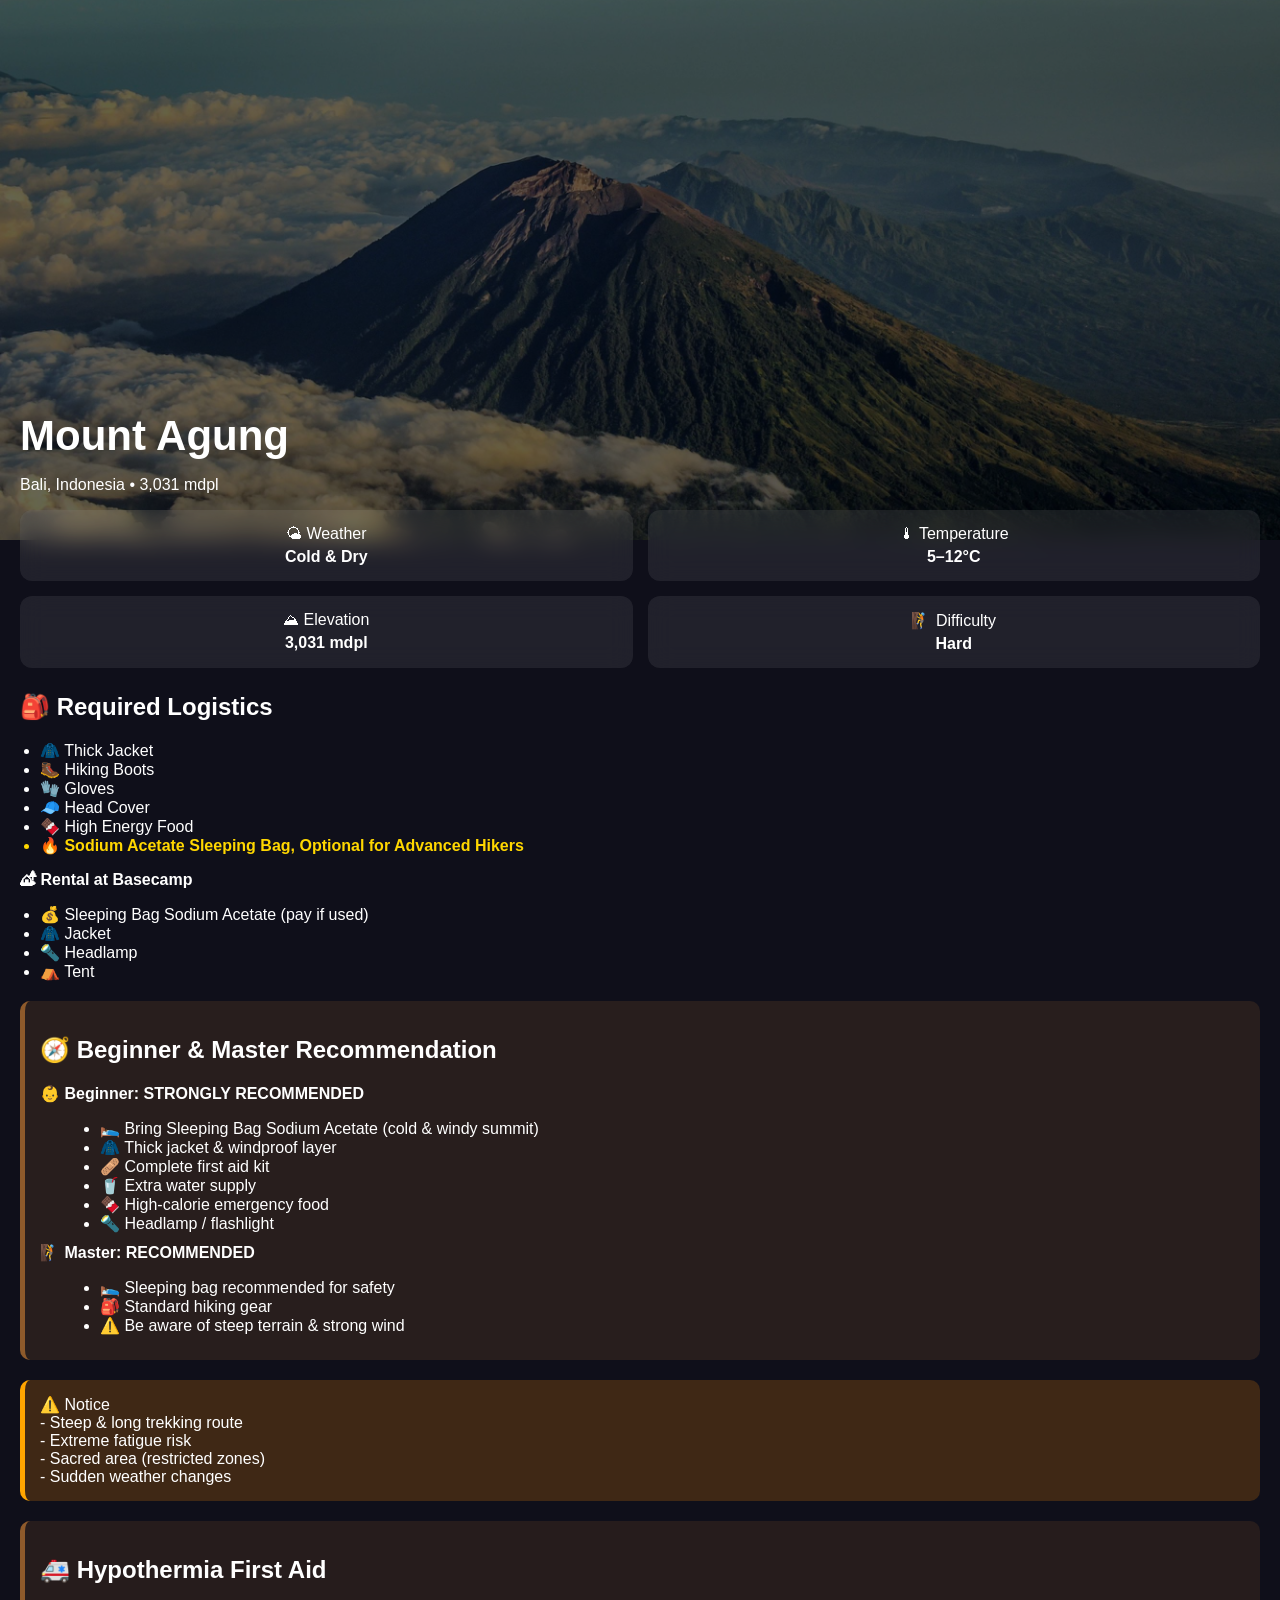
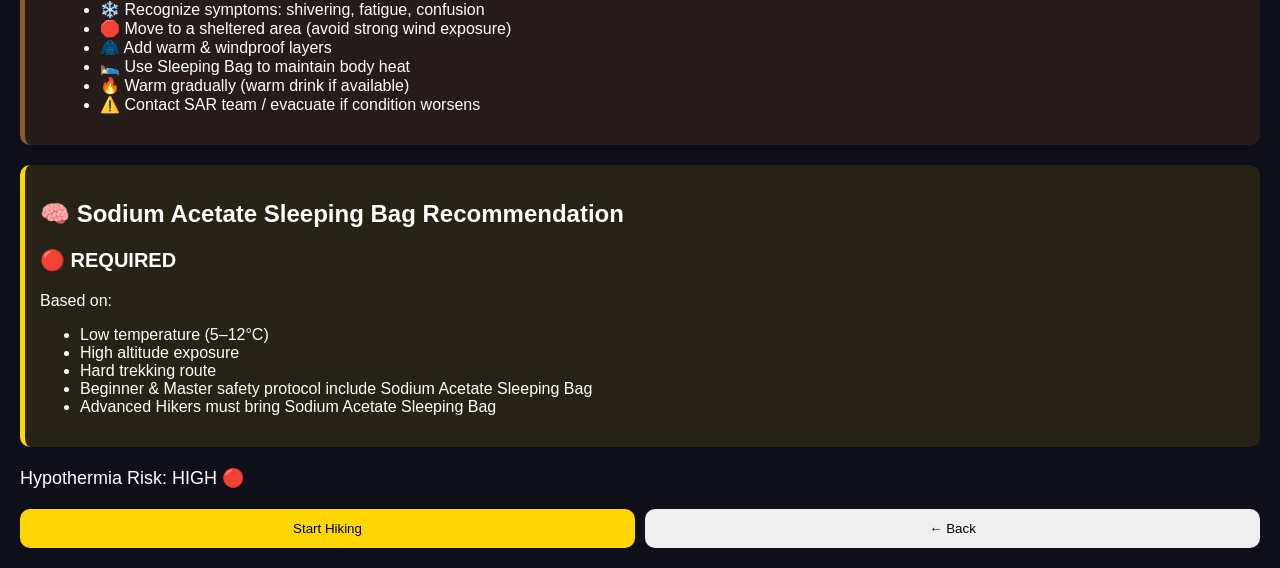
==== agung.html @ 62aafcbb "Add files via upload" ====
<!DOCTYPE html>
<html lang="en">
<head>
    <meta charset="UTF-8">
    <meta name="viewport" content="width=device-width, initial-scale=1.0">
    <title>Mount Agung</title>
    <link rel="stylesheet" href="agung.css">
</head>
<body>

    <!-- HERO -->
    <section class="hero">
        <div class="overlay"></div>
        <div class="hero-text">
            <h1>Mount Agung</h1>
            <p>Bali, Indonesia • 3,031 mdpl</p>
        </div>
    </section>

    <!-- CONTENT -->
    <div class="content">

        <!-- CARDS -->
        <div class="cards">
            <div class="card">🌤 Weather<br><span>Cold & Dry</span></div>
            <div class="card">🌡 Temperature<br><span>5–12°C</span></div>
            <div class="card">⛰ Elevation<br><span>3,031 mdpl</span></div>
            <div class="card">🧗 Difficulty<br><span>Hard</span></div>
        </div>

        <!-- LOGISTICS -->
        <div class="section">
            <h2>🎒 Required Logistics</h2>
            <ul>
                <li>🧥 Thick Jacket</li>
                <li>🥾 Hiking Boots</li>
                <li>🧤 Gloves</li>
                <li>🧢 Head Cover</li>
                <li>🍫 High Energy Food</li>
                <li class="highlight">🔥 Sodium Acetate Sleeping Bag, Optional for Advanced Hikers</li>
            </ul>
            <p class="level-status">🏕 Rental at Basecamp</p>
    <ul>
        <li>💰 Sleeping Bag Sodium Acetate (pay if used)</li>
        <li>🧥 Jacket</li>
        <li>🔦 Headlamp</li>
        <li>⛺ Tent</li>
    </ul>

        </div>
        <!-- BEGINNER & MASTER -->
<div class="level-recommendation">
    <h2>🧭 Beginner & Master Recommendation</h2>

    <p class="level-status">👶 Beginner: <b>STRONGLY RECOMMENDED</b></p>
    <ul>
        <li>🛌 Bring Sleeping Bag Sodium Acetate (cold & windy summit)</li>
        <li>🧥 Thick jacket & windproof layer</li>
        <li>🩹 Complete first aid kit</li>
        <li>🥤 Extra water supply</li>
        <li>🍫 High-calorie emergency food</li>
        <li>🔦 Headlamp / flashlight</li>
    </ul>

    <p class="level-status">🧗 Master: <b>RECOMMENDED</b></p>
    <ul>
        <li>🛌 Sleeping bag recommended for safety</li>
        <li>🎒 Standard hiking gear</li>
        <li>⚠️ Be aware of steep terrain & strong wind</li>
    </ul>

</div>

        <!-- WARNING -->
        <div class="warning">
            ⚠️ Notice <br>
            - Steep & long trekking route <br>
            - Extreme fatigue risk <br>
            - Sacred area (restricted zones) <br>
            - Sudden weather changes
        </div>
        <!-- HYPOTHERMIA FIRST AID -->
<div class="hypothermia">
    <h2>🚑 Hypothermia First Aid</h2>

    <ul>
        <li>❄️ Recognize symptoms: shivering, fatigue, confusion</li>
        <li>🛑 Move to a sheltered area (avoid strong wind exposure)</li>
        <li>🧥 Add warm & windproof layers</li>
        <li>🛌 Use Sleeping Bag to maintain body heat</li>
        <li>🔥 Warm gradually (warm drink if available)</li>
        <li>⚠️ Contact SAR team / evacuate if condition worsens</li>
    </ul>
</div>

        <!-- RECOMMENDATION -->
        <div class="recommendation">
            <h2>🧠 Sodium Acetate Sleeping Bag Recommendation</h2>
            <p class="status">🔴 REQUIRED</p>

            <p>Based on:</p>
            <ul>
                <li>Low temperature (5–12°C)</li>
                <li>High altitude exposure</li>
                <li>Hard trekking route</li>
                <li>Beginner & Master safety protocol include Sodium Acetate Sleeping Bag</li>
                <li>Advanced Hikers must bring Sodium Acetate Sleeping Bag</li>
            </ul>
        </div>

        <!-- RISK -->
        <div class="risk">
            Hypothermia Risk: <span>HIGH 🔴</span>
        </div>

        <!-- BUTTON -->
        <div class="buttons">
           <button class="start" onclick="startHiking('Mount Agung')">
    Start Hiking
</button>
            <button onclick="history.back()">← Back</button>
        </div>

    </div>
    <script>
function startHiking(mountain) {
    localStorage.setItem("selectedMountain", mountain);
    window.location.href = "hiking.html";
}
</script>

</body>
</html>
---- agung.css ----
body {
    margin: 0;
    font-family: Arial, sans-serif;
    background: #0f0f1a;
    color: white;
}

/* HERO */
.hero {
    height: 60vh;
    background: url('agung.jpg') center/cover no-repeat;
    position: relative;
}

.overlay {
    position: absolute;
    width: 100%;
    height: 100%;
    background: rgba(0,0,0,0.6);
}

.hero-text {
    position: absolute;
    bottom: 30px;
    left: 20px;
}

.hero-text h1 {
    font-size: 42px;
    margin: 0;
}

/* CONTENT */
.content {
    padding: 20px;
}

/* CARDS */
.cards {
    display: grid;
    grid-template-columns: repeat(2, 1fr);
    gap: 15px;
    margin-top: -50px;
}

.card {
    background: rgba(255,255,255,0.08);
    backdrop-filter: blur(12px);
    padding: 15px;
    border-radius: 12px;
    text-align: center;
}

.card span {
    display: block;
    margin-top: 5px;
    font-weight: bold;
}

/* SECTION */
.section {
    margin-top: 25px;
}

.section ul {
    padding-left: 20px;
}

.highlight {
    color: gold;
    font-weight: bold;
}

/* WARNING */
.warning {
    margin-top: 20px;
    padding: 15px;
    background: rgba(255, 140, 0, 0.2);
    border-left: 5px solid orange;
    border-radius: 10px;
}

/* RECOMMENDATION */
.recommendation {
    margin-top: 20px;
    padding: 15px;
    background: rgba(255, 215, 0, 0.1);
    border-left: 5px solid gold;
    border-radius: 10px;
}
/* 🔥 LEVEL RECOMMENDATION - AGUNG */
.level-recommendation {
    margin-top: 20px;

    background: rgba(142, 90, 43, 0.2); /* 🟤 transparan earthy */

    border-left: 5px solid #8e5a2b; /* 🟤 garis coklat */

    padding: 15px;
    border-radius: 10px;
}

.level-status {
    margin-top: 10px;
    font-weight: bold;
}

.level-recommendation ul {
    margin: 5px 0 10px 20px;
}
.status {
    font-size: 20px;
    font-weight: bold;
}
/* 🔥 HYPOTHERMIA BOX - AGUNG (EARTHY STYLE) */
.hypothermia {
    margin-top: 20px;

    background: rgba(142, 90, 43, 0.18); /* 🟤 earthy soft */

    border-left: 5px solid #8e5a2b; /* 🟤 garis coklat */

    padding: 15px;
    border-radius: 10px;
}

.hypothermia h2 {
    margin-bottom: 10px;
}

.hypothermia ul {
    margin-left: 20px;
}
/* RISK */
.risk {
    margin-top: 20px;
    font-size: 18px;
}

/* BUTTON */
.buttons {
    margin-top: 20px;
    display: flex;
    gap: 10px;
}

button {
    flex: 1;
    padding: 12px;
    border: none;
    border-radius: 10px;
    cursor: pointer;
}

.start {
    background: gold;
    color: black;
}
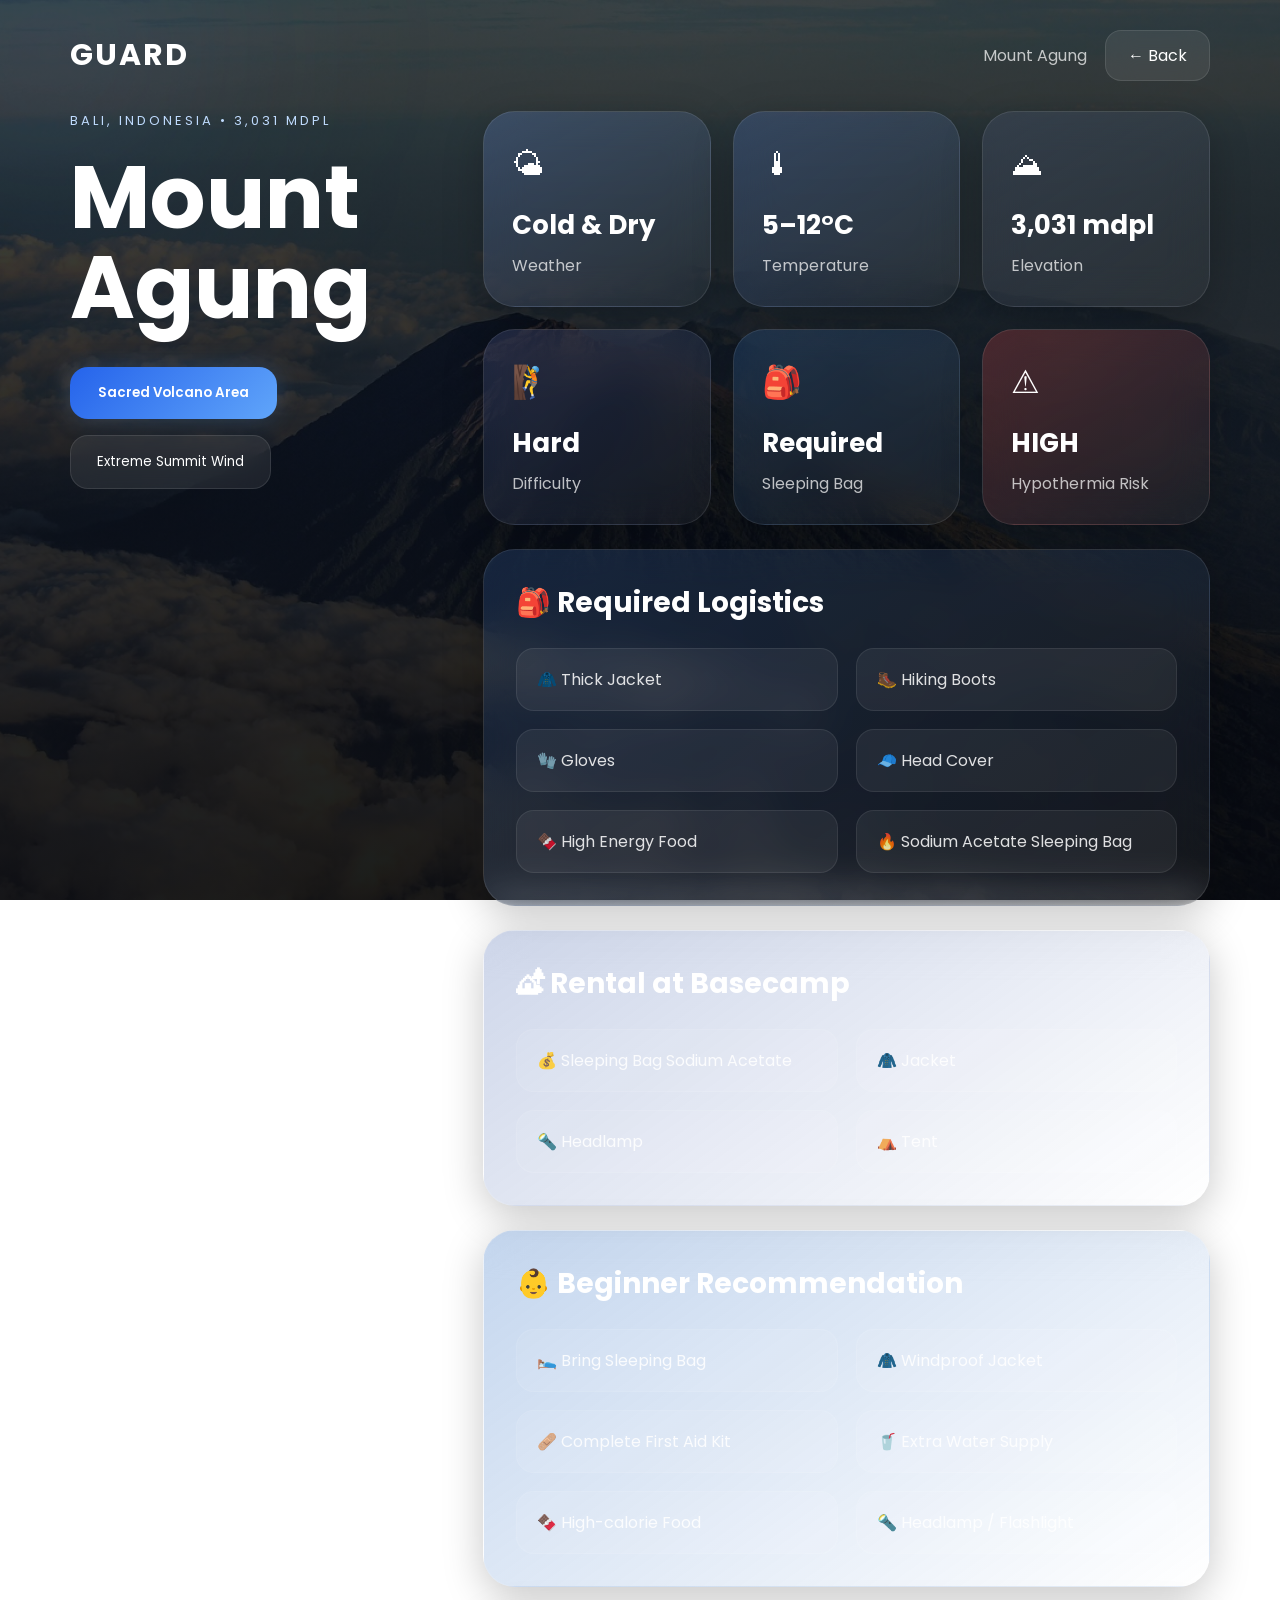
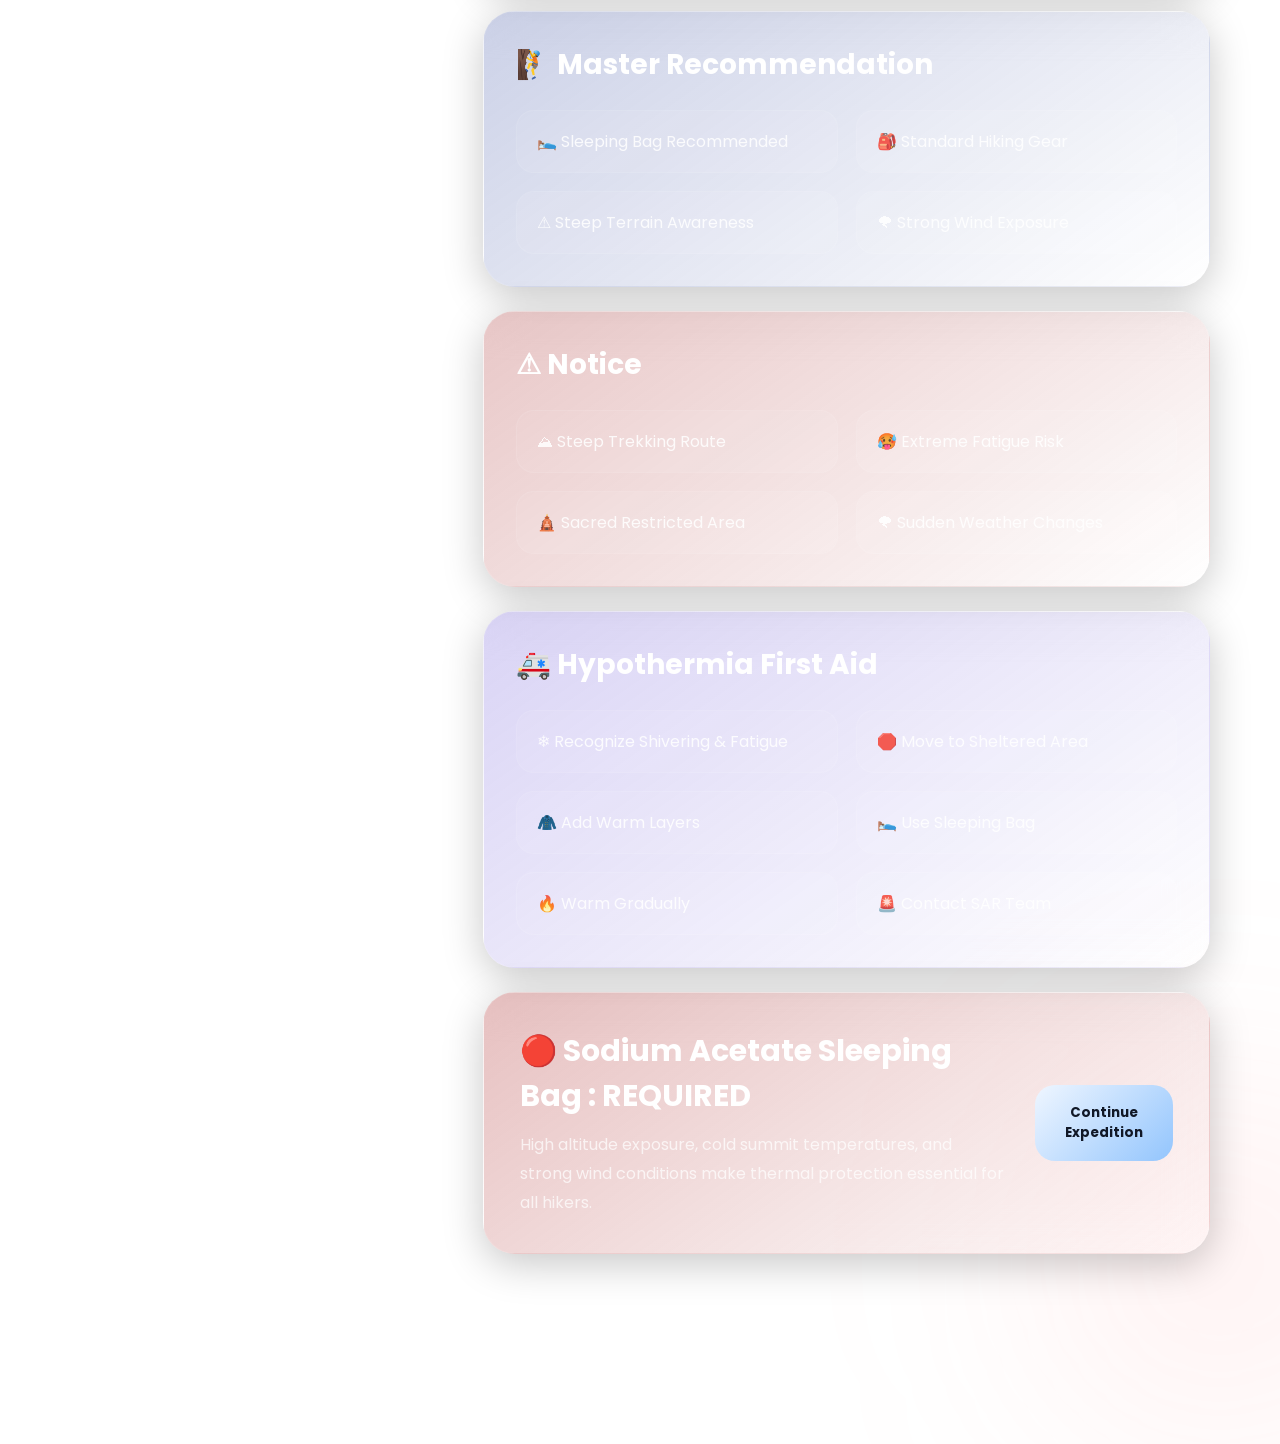
==== commit b534bbe9: "Add files via upload" ====
--- a/agung.html
+++ b/agung.html
@@ -1,132 +1,258 @@
 <!DOCTYPE html>
 <html lang="en">
 <head>
-    <meta charset="UTF-8">
-    <meta name="viewport" content="width=device-width, initial-scale=1.0">
-    <title>Mount Agung</title>
-    <link rel="stylesheet" href="agung.css">
+<meta charset="UTF-8">
+<meta name="viewport" content="width=device-width, initial-scale=1.0">
+
+<title>Mount Agung | GUARD</title>
+
+<link rel="stylesheet" href="agung.css">
+
+<link href="https://fonts.googleapis.com/css2?family=Poppins:wght@300;400;500;600;700&display=swap" rel="stylesheet">
+
 </head>
 <body>
 
-    <!-- HERO -->
-    <section class="hero">
-        <div class="overlay"></div>
-        <div class="hero-text">
-            <h1>Mount Agung</h1>
-            <p>Bali, Indonesia • 3,031 mdpl</p>
-        </div>
-    </section>
-
-    <!-- CONTENT -->
-    <div class="content">
-
-        <!-- CARDS -->
-        <div class="cards">
-            <div class="card">🌤 Weather<br><span>Cold & Dry</span></div>
-            <div class="card">🌡 Temperature<br><span>5–12°C</span></div>
-            <div class="card">⛰ Elevation<br><span>3,031 mdpl</span></div>
-            <div class="card">🧗 Difficulty<br><span>Hard</span></div>
+<!-- BLUR -->
+<div class="bg-blur blur1"></div>
+<div class="bg-blur blur2"></div>
+
+<!-- NAVBAR -->
+<nav class="navbar">
+
+    <div class="logo">
+        GUARD
+    </div>
+
+    <div class="nav-right">
+
+        <span class="user-name">
+            Mount Agung
+        </span>
+
+        <a href="dashboard.html" class="back-btn">
+            ← Back
+        </a>
+
+    </div>
+
+</nav>
+
+<!-- MAIN -->
+<section class="main-container">
+
+    <!-- LEFT -->
+    <div class="hero-section">
+
+        <p class="small-text">
+            BALI, INDONESIA • 3,031 MDPL
+        </p>
+
+        <h1>
+            Mount <br>
+            Agung
+        </h1>
+
+        <div class="hero-buttons">
+
+            <button class="primary-btn">
+                Sacred Volcano Area
+            </button>
+
+            <button class="glass-btn">
+                Extreme Summit Wind
+            </button>
+
+        </div>
+
+    </div>
+
+    <!-- RIGHT -->
+    <div class="info-section">
+
+        <!-- GRID -->
+        <div class="info-grid">
+
+            <div class="info-card">
+                <span>🌤</span>
+                <h3>Cold & Dry</h3>
+                <p>Weather</p>
+            </div>
+
+            <div class="info-card">
+                <span>🌡</span>
+                <h3>5–12°C</h3>
+                <p>Temperature</p>
+            </div>
+
+            <div class="info-card">
+                <span>⛰</span>
+                <h3>3,031 mdpl</h3>
+                <p>Elevation</p>
+            </div>
+
+            <div class="info-card">
+                <span>🧗</span>
+                <h3>Hard</h3>
+                <p>Difficulty</p>
+            </div>
+
+            <div class="info-card">
+                <span>🎒</span>
+                <h3>Required</h3>
+                <p>Sleeping Bag</p>
+            </div>
+
+            <div class="info-card danger-card">
+                <span>⚠</span>
+                <h3>HIGH</h3>
+                <p>Hypothermia Risk</p>
+            </div>
+
         </div>
 
         <!-- LOGISTICS -->
-        <div class="section">
+        <div class="detail-box logistics-box">
+
             <h2>🎒 Required Logistics</h2>
-            <ul>
-                <li>🧥 Thick Jacket</li>
-                <li>🥾 Hiking Boots</li>
-                <li>🧤 Gloves</li>
-                <li>🧢 Head Cover</li>
-                <li>🍫 High Energy Food</li>
-                <li class="highlight">🔥 Sodium Acetate Sleeping Bag, Optional for Advanced Hikers</li>
-            </ul>
-            <p class="level-status">🏕 Rental at Basecamp</p>
-    <ul>
-        <li>💰 Sleeping Bag Sodium Acetate (pay if used)</li>
-        <li>🧥 Jacket</li>
-        <li>🔦 Headlamp</li>
-        <li>⛺ Tent</li>
-    </ul>
-
-        </div>
-        <!-- BEGINNER & MASTER -->
-<div class="level-recommendation">
-    <h2>🧭 Beginner & Master Recommendation</h2>
-
-    <p class="level-status">👶 Beginner: <b>STRONGLY RECOMMENDED</b></p>
-    <ul>
-        <li>🛌 Bring Sleeping Bag Sodium Acetate (cold & windy summit)</li>
-        <li>🧥 Thick jacket & windproof layer</li>
-        <li>🩹 Complete first aid kit</li>
-        <li>🥤 Extra water supply</li>
-        <li>🍫 High-calorie emergency food</li>
-        <li>🔦 Headlamp / flashlight</li>
-    </ul>
-
-    <p class="level-status">🧗 Master: <b>RECOMMENDED</b></p>
-    <ul>
-        <li>🛌 Sleeping bag recommended for safety</li>
-        <li>🎒 Standard hiking gear</li>
-        <li>⚠️ Be aware of steep terrain & strong wind</li>
-    </ul>
-
-</div>
-
-        <!-- WARNING -->
-        <div class="warning">
-            ⚠️ Notice <br>
-            - Steep & long trekking route <br>
-            - Extreme fatigue risk <br>
-            - Sacred area (restricted zones) <br>
-            - Sudden weather changes
-        </div>
-        <!-- HYPOTHERMIA FIRST AID -->
-<div class="hypothermia">
-    <h2>🚑 Hypothermia First Aid</h2>
-
-    <ul>
-        <li>❄️ Recognize symptoms: shivering, fatigue, confusion</li>
-        <li>🛑 Move to a sheltered area (avoid strong wind exposure)</li>
-        <li>🧥 Add warm & windproof layers</li>
-        <li>🛌 Use Sleeping Bag to maintain body heat</li>
-        <li>🔥 Warm gradually (warm drink if available)</li>
-        <li>⚠️ Contact SAR team / evacuate if condition worsens</li>
-    </ul>
-</div>
-
-        <!-- RECOMMENDATION -->
-        <div class="recommendation">
-            <h2>🧠 Sodium Acetate Sleeping Bag Recommendation</h2>
-            <p class="status">🔴 REQUIRED</p>
-
-            <p>Based on:</p>
-            <ul>
-                <li>Low temperature (5–12°C)</li>
-                <li>High altitude exposure</li>
-                <li>Hard trekking route</li>
-                <li>Beginner & Master safety protocol include Sodium Acetate Sleeping Bag</li>
-                <li>Advanced Hikers must bring Sodium Acetate Sleeping Bag</li>
-            </ul>
-        </div>
-
-        <!-- RISK -->
-        <div class="risk">
-            Hypothermia Risk: <span>HIGH 🔴</span>
-        </div>
-
-        <!-- BUTTON -->
-        <div class="buttons">
-           <button class="start" onclick="startHiking('Mount Agung')">
-    Start Hiking
-</button>
-            <button onclick="history.back()">← Back</button>
-        </div>
-
-    </div>
-    <script>
-function startHiking(mountain) {
-    localStorage.setItem("selectedMountain", mountain);
+
+            <div class="detail-list">
+
+                <div>🧥 Thick Jacket</div>
+                <div>🥾 Hiking Boots</div>
+                <div>🧤 Gloves</div>
+                <div>🧢 Head Cover</div>
+                <div>🍫 High Energy Food</div>
+                <div>🔥 Sodium Acetate Sleeping Bag</div>
+
+            </div>
+
+        </div>
+
+        <!-- RENTAL -->
+        <div class="detail-box rental-box">
+
+            <h2>🏕 Rental at Basecamp</h2>
+
+            <div class="detail-list">
+
+                <div>💰 Sleeping Bag Sodium Acetate</div>
+                <div>🧥 Jacket</div>
+                <div>🔦 Headlamp</div>
+                <div>⛺ Tent</div>
+
+            </div>
+
+        </div>
+
+        <!-- BEGINNER -->
+        <div class="detail-box beginner-box">
+
+            <h2>👶 Beginner Recommendation</h2>
+
+            <div class="detail-list">
+
+                <div>🛌 Bring Sleeping Bag</div>
+                <div>🧥 Windproof Jacket</div>
+                <div>🩹 Complete First Aid Kit</div>
+                <div>🥤 Extra Water Supply</div>
+                <div>🍫 High-calorie Food</div>
+                <div>🔦 Headlamp / Flashlight</div>
+
+            </div>
+
+        </div>
+
+        <!-- MASTER -->
+        <div class="detail-box master-box">
+
+            <h2>🧗 Master Recommendation</h2>
+
+            <div class="detail-list">
+
+                <div>🛌 Sleeping Bag Recommended</div>
+                <div>🎒 Standard Hiking Gear</div>
+                <div>⚠ Steep Terrain Awareness</div>
+                <div>🌪 Strong Wind Exposure</div>
+
+            </div>
+
+        </div>
+
+        <!-- NOTICE -->
+        <div class="detail-box danger-box">
+
+            <h2>⚠ Notice</h2>
+
+            <div class="detail-list">
+
+                <div>⛰ Steep Trekking Route</div>
+                <div>🥵 Extreme Fatigue Risk</div>
+                <div>🛕 Sacred Restricted Area</div>
+                <div>🌪 Sudden Weather Changes</div>
+
+            </div>
+
+        </div>
+
+        <!-- FIRST AID -->
+        <div class="detail-box firstaid-box">
+
+            <h2>🚑 Hypothermia First Aid</h2>
+
+            <div class="detail-list">
+
+                <div>❄ Recognize Shivering & Fatigue</div>
+                <div>🛑 Move to Sheltered Area</div>
+                <div>🧥 Add Warm Layers</div>
+                <div>🛌 Use Sleeping Bag</div>
+                <div>🔥 Warm Gradually</div>
+                <div>🚨 Contact SAR Team</div>
+
+            </div>
+
+        </div>
+
+        <!-- FINAL -->
+        <div class="bottom-panel">
+
+            <div class="panel-left">
+
+                <h3>
+                    🔴 Sodium Acetate Sleeping Bag :
+                    REQUIRED
+                </h3>
+
+                <p>
+                    High altitude exposure, cold summit temperatures,
+                    and strong wind conditions make thermal protection
+                    essential for all hikers.
+                </p>
+
+            </div>
+
+            <button onclick="goToCard()" class="card-btn">
+                Continue Expedition
+            </button>
+
+        </div>
+
+    </div>
+
+</section>
+
+<script>
+
+function goToCard(){
+
+    localStorage.setItem(
+        "selectedMountain",
+        "Mount Agung"
+    );
+
     window.location.href = "hiking.html";
 }
+
 </script>
 
 </body>
--- a/agung.css
+++ b/agung.css
@@ -1,158 +1,562 @@
-body {
-    margin: 0;
-    font-family: Arial, sans-serif;
-    background: #0f0f1a;
-    color: white;
-}
-
-/* HERO */
-.hero {
-    height: 60vh;
-    background: url('agung.jpg') center/cover no-repeat;
-    position: relative;
-}
-
-.overlay {
-    position: absolute;
-    width: 100%;
-    height: 100%;
-    background: rgba(0,0,0,0.6);
-}
-
-.hero-text {
-    position: absolute;
-    bottom: 30px;
-    left: 20px;
-}
-
-.hero-text h1 {
-    font-size: 42px;
-    margin: 0;
-}
-
-/* CONTENT */
-.content {
-    padding: 20px;
-}
-
-/* CARDS */
-.cards {
-    display: grid;
-    grid-template-columns: repeat(2, 1fr);
-    gap: 15px;
-    margin-top: -50px;
-}
-
-.card {
-    background: rgba(255,255,255,0.08);
-    backdrop-filter: blur(12px);
-    padding: 15px;
-    border-radius: 12px;
-    text-align: center;
-}
-
-.card span {
-    display: block;
-    margin-top: 5px;
-    font-weight: bold;
-}
-
-/* SECTION */
-.section {
-    margin-top: 25px;
-}
-
-.section ul {
-    padding-left: 20px;
-}
-
-.highlight {
-    color: gold;
-    font-weight: bold;
-}
-
-/* WARNING */
-.warning {
-    margin-top: 20px;
-    padding: 15px;
-    background: rgba(255, 140, 0, 0.2);
-    border-left: 5px solid orange;
-    border-radius: 10px;
-}
-
-/* RECOMMENDATION */
-.recommendation {
-    margin-top: 20px;
-    padding: 15px;
-    background: rgba(255, 215, 0, 0.1);
-    border-left: 5px solid gold;
-    border-radius: 10px;
-}
-/* 🔥 LEVEL RECOMMENDATION - AGUNG */
-.level-recommendation {
-    margin-top: 20px;
-
-    background: rgba(142, 90, 43, 0.2); /* 🟤 transparan earthy */
-
-    border-left: 5px solid #8e5a2b; /* 🟤 garis coklat */
-
-    padding: 15px;
-    border-radius: 10px;
-}
-
-.level-status {
-    margin-top: 10px;
-    font-weight: bold;
-}
-
-.level-recommendation ul {
-    margin: 5px 0 10px 20px;
-}
-.status {
-    font-size: 20px;
-    font-weight: bold;
-}
-/* 🔥 HYPOTHERMIA BOX - AGUNG (EARTHY STYLE) */
-.hypothermia {
-    margin-top: 20px;
-
-    background: rgba(142, 90, 43, 0.18); /* 🟤 earthy soft */
-
-    border-left: 5px solid #8e5a2b; /* 🟤 garis coklat */
-
-    padding: 15px;
-    border-radius: 10px;
-}
-
-.hypothermia h2 {
-    margin-bottom: 10px;
-}
-
-.hypothermia ul {
-    margin-left: 20px;
-}
+*{
+    margin:0;
+    padding:0;
+    box-sizing:border-box;
+    font-family:'Poppins', sans-serif;
+}
+
+body{
+    min-height:100vh;
+
+    background:
+    linear-gradient(
+        rgba(8,10,16,0.76),
+        rgba(8,10,16,0.92)
+    ),
+    url("agung.jpg");
+
+    background-size:cover;
+    background-position:center;
+    background-repeat:no-repeat;
+    background-attachment:fixed;
+
+    overflow-x:hidden;
+
+    color:white;
+    position:relative;
+}
+
+/* BLUR */
+.bg-blur{
+    position:absolute;
+    border-radius:50%;
+    filter:blur(120px);
+    z-index:0;
+}
+
+.blur1{
+    width:340px;
+    height:340px;
+
+    background:rgba(120,160,255,0.10);
+
+    top:-120px;
+    left:-120px;
+}
+
+.blur2{
+    width:360px;
+    height:360px;
+
+    background:rgba(255,120,120,0.10);
+
+    bottom:-120px;
+    right:-120px;
+}
+
+/* NAVBAR */
+.navbar{
+    width:100%;
+    padding:30px 70px;
+
+    display:flex;
+    justify-content:space-between;
+    align-items:center;
+
+    position:relative;
+    z-index:10;
+}
+
+.logo{
+    font-size:30px;
+    font-weight:700;
+    letter-spacing:2px;
+}
+
+.nav-right{
+    display:flex;
+    align-items:center;
+    gap:18px;
+}
+
+.user-name{
+    color:rgba(255,255,255,0.72);
+}
+
+.back-btn{
+    text-decoration:none;
+    color:white;
+
+    padding:12px 22px;
+
+    border-radius:16px;
+
+    background:rgba(255,255,255,0.08);
+
+    border:1px solid rgba(255,255,255,0.10);
+
+    backdrop-filter:blur(14px);
+
+    transition:0.3s;
+}
+
+.back-btn:hover{
+    background:rgba(255,255,255,0.14);
+    transform:translateY(-2px);
+}
+
+/* MAIN */
+.main-container{
+    width:100%;
+    min-height:85vh;
+
+    display:flex;
+    justify-content:space-between;
+    align-items:flex-start;
+
+    gap:50px;
+
+    padding:0 70px 70px;
+
+    position:relative;
+    z-index:2;
+}
+
+/* LEFT */
+.hero-section{
+    width:32%;
+    position:sticky;
+    top:30px;
+}
+
+.small-text{
+    color:#bfdbfe;
+
+    letter-spacing:3px;
+    font-size:13px;
+
+    margin-bottom:22px;
+}
+
+.hero-section h1{
+    font-size:88px;
+    line-height:1.02;
+
+    margin-bottom:34px;
+}
+
+/* BUTTONS */
+.hero-buttons{
+    display:flex;
+    gap:16px;
+    flex-wrap:wrap;
+}
+
+.primary-btn{
+    padding:16px 28px;
+
+    border:none;
+    border-radius:18px;
+
+    background:
+    linear-gradient(
+        135deg,
+        #2563eb,
+        #60a5fa
+    );
+
+    color:white;
+
+    font-weight:600;
+
+    box-shadow:
+    0 0 24px rgba(96,165,250,0.22);
+}
+
+.glass-btn{
+    padding:16px 26px;
+
+    border:none;
+    border-radius:18px;
+
+    background:rgba(255,255,255,0.08);
+
+    border:1px solid rgba(255,255,255,0.10);
+
+    color:white;
+
+    backdrop-filter:blur(14px);
+}
+
+/* RIGHT */
+.info-section{
+    width:64%;
+
+    display:flex;
+    flex-direction:column;
+    gap:24px;
+}
+
+/* GRID */
+.info-grid{
+    display:grid;
+    grid-template-columns:repeat(3,1fr);
+    gap:22px;
+}
+
+/* CARD BASE */
+.info-card,
+.detail-box,
+.bottom-panel{
+    position:relative;
+    overflow:hidden;
+
+    border-radius:32px;
+
+    backdrop-filter:blur(20px);
+
+    border:1px solid rgba(255,255,255,0.10);
+
+    box-shadow:
+    0 10px 40px rgba(0,0,0,0.22);
+
+    transition:0.35s;
+}
+
+.info-card::before,
+.detail-box::before,
+.bottom-panel::before{
+    content:"";
+
+    position:absolute;
+
+    width:220px;
+    height:220px;
+
+    border-radius:50%;
+
+    top:-100px;
+    right:-100px;
+
+    opacity:0.45;
+}
+
+.info-card:hover,
+.detail-box:hover,
+.bottom-panel:hover{
+    transform:translateY(-5px);
+}
+
+/* INFO CARD */
+.info-card{
+    padding:28px;
+}
+
+.info-card span{
+    font-size:32px;
+    margin-bottom:18px;
+    display:block;
+
+    position:relative;
+    z-index:2;
+}
+
+.info-card h3{
+    font-size:26px;
+    margin-bottom:8px;
+
+    position:relative;
+    z-index:2;
+}
+
+.info-card p{
+    color:rgba(255,255,255,0.72);
+
+    position:relative;
+    z-index:2;
+}
+
+/* WEATHER */
+.info-card:nth-child(1){
+    background:
+    linear-gradient(
+        145deg,
+        rgba(120,160,255,0.22),
+        rgba(255,255,255,0.04)
+    );
+}
+
+/* TEMP */
+.info-card:nth-child(2){
+    background:
+    linear-gradient(
+        145deg,
+        rgba(90,130,220,0.24),
+        rgba(255,255,255,0.04)
+    );
+}
+
+/* ELEVATION */
+.info-card:nth-child(3){
+    background:
+    linear-gradient(
+        145deg,
+        rgba(80,90,120,0.30),
+        rgba(255,255,255,0.04)
+    );
+}
+
+/* DIFFICULTY */
+.info-card:nth-child(4){
+    background:
+    linear-gradient(
+        145deg,
+        rgba(70,90,150,0.28),
+        rgba(255,255,255,0.04)
+    );
+}
+
+/* REQUIRED */
+.info-card:nth-child(5){
+    background:
+    linear-gradient(
+        145deg,
+        rgba(40,90,150,0.30),
+        rgba(255,255,255,0.04)
+    );
+}
+
 /* RISK */
-.risk {
-    margin-top: 20px;
-    font-size: 18px;
+.danger-card{
+    background:
+    linear-gradient(
+        145deg,
+        rgba(180,60,60,0.32),
+        rgba(255,255,255,0.04)
+    ) !important;
+}
+
+/* DETAIL */
+.detail-box{
+    width:100%;
+    padding:32px;
+}
+
+.detail-box h2{
+    font-size:28px;
+    margin-bottom:24px;
+
+    position:relative;
+    z-index:2;
+}
+
+.detail-list{
+    display:grid;
+    grid-template-columns:repeat(2,1fr);
+    gap:18px;
+
+    position:relative;
+    z-index:2;
+}
+
+.detail-list div{
+    padding:18px 20px;
+
+    border-radius:18px;
+
+    background:rgba(255,255,255,0.06);
+
+    border:1px solid rgba(255,255,255,0.08);
+
+    color:rgba(255,255,255,0.86);
+
+    transition:0.3s;
+}
+
+.detail-list div:hover{
+    transform:translateY(-3px);
+
+    background:rgba(255,255,255,0.10);
+}
+
+/* BOX COLORS */
+.logistics-box{
+    background:
+    linear-gradient(
+        145deg,
+        rgba(50,90,150,0.30),
+        rgba(255,255,255,0.04)
+    );
+}
+
+.rental-box{
+    background:
+    linear-gradient(
+        145deg,
+        rgba(80,110,180,0.28),
+        rgba(255,255,255,0.04)
+    );
+}
+
+.beginner-box{
+    background:
+    linear-gradient(
+        145deg,
+        rgba(60,120,200,0.30),
+        rgba(255,255,255,0.04)
+    );
+}
+
+.master-box{
+    background:
+    linear-gradient(
+        145deg,
+        rgba(70,90,170,0.28),
+        rgba(255,255,255,0.04)
+    );
+}
+
+.danger-box{
+    background:
+    linear-gradient(
+        145deg,
+        rgba(180,70,70,0.30),
+        rgba(255,255,255,0.04)
+    );
+}
+
+.firstaid-box{
+    background:
+    linear-gradient(
+        145deg,
+        rgba(120,100,220,0.28),
+        rgba(255,255,255,0.04)
+    );
+}
+
+/* BOTTOM */
+.bottom-panel{
+    width:100%;
+
+    padding:36px;
+
+    background:
+    linear-gradient(
+        145deg,
+        rgba(180,60,60,0.32),
+        rgba(255,255,255,0.04)
+    );
+
+    display:flex;
+    justify-content:space-between;
+    align-items:center;
+
+    gap:30px;
+}
+
+.panel-left h3{
+    font-size:30px;
+    margin-bottom:12px;
+}
+
+.panel-left p{
+    color:rgba(255,255,255,0.72);
+    line-height:1.8;
 }
 
 /* BUTTON */
-.buttons {
-    margin-top: 20px;
-    display: flex;
-    gap: 10px;
-}
-
-button {
-    flex: 1;
-    padding: 12px;
-    border: none;
-    border-radius: 10px;
-    cursor: pointer;
-}
-
-.start {
-    background: gold;
-    color: black;
+.card-btn{
+    padding:18px 30px;
+
+    border:none;
+    border-radius:20px;
+
+    background:
+    linear-gradient(
+        135deg,
+        #eff6ff,
+        #93c5fd
+    );
+
+    color:#111827;
+
+    font-weight:700;
+
+    cursor:pointer;
+
+    transition:0.3s;
+}
+
+.card-btn:hover{
+    transform:translateY(-3px);
+
+    box-shadow:
+    0 8px 25px rgba(120,170,255,0.20);
+}
+
+/* RESPONSIVE */
+@media(max-width:1100px){
+
+    .main-container{
+        flex-direction:column;
+        padding:40px 25px;
+    }
+
+    .hero-section,
+    .info-section{
+        width:100%;
+    }
+
+    .hero-section{
+        position:relative;
+    }
+
+    .hero-section h1{
+        font-size:62px;
+    }
+
+    .info-grid{
+        grid-template-columns:repeat(2,1fr);
+    }
+
+    .detail-list{
+        grid-template-columns:1fr;
+    }
+
+    .bottom-panel{
+        flex-direction:column;
+        align-items:flex-start;
+    }
+}
+
+@media(max-width:700px){
+
+    .navbar{
+        padding:25px;
+    }
+
+    .hero-section h1{
+        font-size:46px;
+    }
+
+    .info-grid{
+        grid-template-columns:1fr;
+    }
+
+    .info-card,
+    .detail-box{
+        padding:24px;
+    }
+
+    .detail-box h2{
+        font-size:22px;
+    }
+
+    .panel-left h3{
+        font-size:24px;
+    }
+
+    .card-btn{
+        width:100%;
+    }
 }
